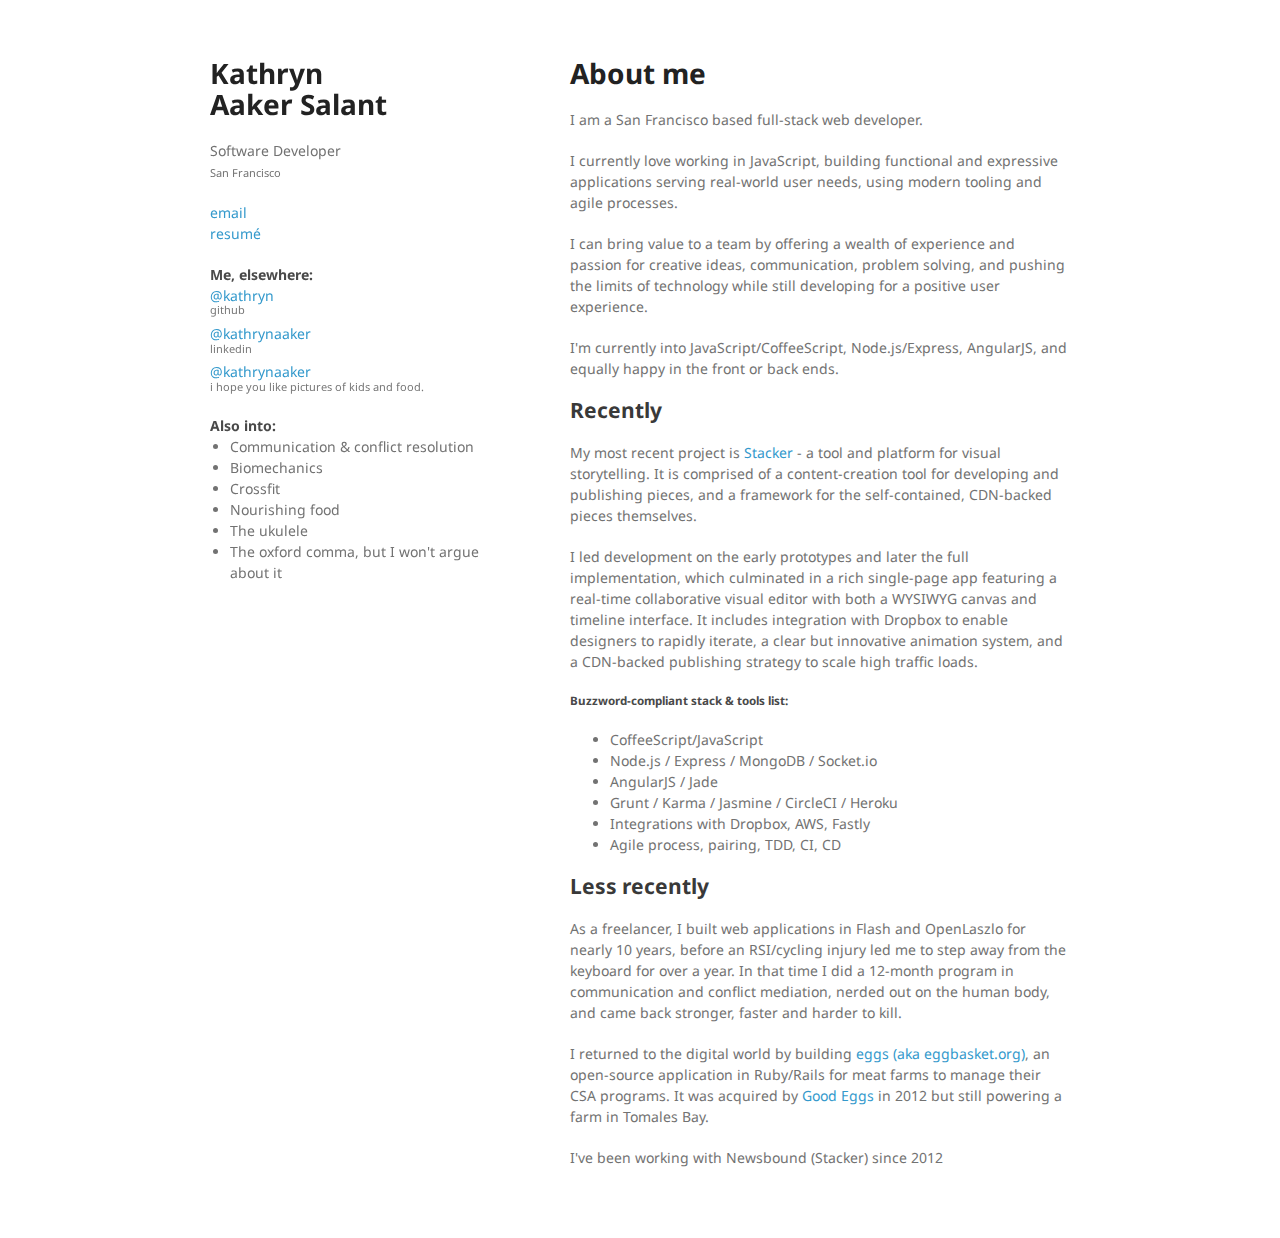
==== index.html @ 7b6995af "add - email link, education, and oh-so-interesting things" ====
<!doctype html>
<html>
  <head>
    <meta charset="utf-8">
    <meta http-equiv="X-UA-Compatible" content="chrome=1">
    <title>Kathryn Aaker Salant - Software Developer</title>

    <link rel="stylesheet" href="css/styles.css">
    <link rel="stylesheet" href="css/pygment_trac.css">
    <meta name="viewport" content="width=device-width">
    <!--[if lt IE 9]>
    <script src="//html5shiv.googlecode.com/svn/trunk/html5.js"></script>
    <![endif]-->
  </head>
  <body>
    <div class="wrapper">
      <header>
        <h1>Kathryn<br> Aaker Salant</h1>
        <p>Software Developer<br>
          <small>San Francisco</small>
        </p>


        <p>
          <a href="mailto:kathryn@kathrynaaker.com" target="_blank">email</a><br>
          <a href="/work">resumé</a>
        </p>

        <h4>Me, elsewhere:</h4>
        <ul class="links">
          <li><a href="http://github.com/kathryn" target="_blank">@kathryn <small>github</small></a></li>
          <li><a href="https://www.linkedin.com/in/kathrynaaker" target="_blank">@kathrynaaker <small>linkedin</small></a></li>
          <!-- <li><a href="http://twitter.com/kathrynaaker" target="_blank">@kathrynaaker <small>i don't use twitter.</small></a></li> -->
          <li><a href="http://instagram.com/kathrynaaker" target="_blank">@kathrynaaker <small>i hope you like pictures of kids and food. </small></a></li>
        </ul>

        <h4>Also into:</h4>
        <ul>
          <li>Communication & conflict resolution</li>
          <li>Biomechanics</li>
          <li>Crossfit</li>
          <li>Nourishing food</li>
          <li>The ukulele</li>
          <li>The oxford comma, but I won't argue about it</li>
        </ul>


<!--         <ul>
          <li><a href="https://github.com/orderedlist/minimal/zipball/master">Download <strong>ZIP File</strong></a></li>
          <li><a href="https://github.com/orderedlist/minimal/tarball/master">Download <strong>TAR Ball</strong></a></li>
          <li><a href="http://github.com/orderedlist/minimal">Fork On <strong>GitHub</strong></a></li>
        </ul> -->
      </header>
      <section>
        <h1>About me</h1>

        <p>I am a San Francisco based full-stack web developer.</p>

        <p>I currently love working in JavaScript, building functional and expressive applications serving real-world user needs, using modern tooling and agile processes.</p>

        <p>I can bring value to a team by offering a wealth of experience and passion for creative ideas, communication, problem solving, and pushing the limits of technology while still developing for a positive user experience.</p>

        <p>I'm currently into JavaScript/CoffeeScript, Node.js/Express, AngularJS, and equally happy in the front or back ends.</p>

        <h2>Recently</h2>
        <p>My most recent project is <a href="http://stacker.cc/features" target="_blank">Stacker</a> - a tool and platform for visual storytelling.  It is comprised of a content-creation tool for developing and publishing pieces, and a framework for the self-contained, CDN-backed pieces themselves.</p>

        <p>I led development on the early prototypes and later the full implementation, which culminated in a rich single-page app featuring a real-time collaborative visual editor with both a WYSIWYG canvas and timeline interface.  It includes integration with Dropbox to enable designers to rapidly iterate, a clear but innovative animation system, and a CDN-backed publishing strategy to scale high traffic loads.</p>

        <h5>Buzzword-compliant stack & tools list:</h5>
        <ul>
          <li>CoffeeScript/JavaScript</li>
          <li>Node.js / Express / MongoDB / Socket.io</li>
          <li>AngularJS / Jade</li>
          <li>Grunt / Karma / Jasmine / CircleCI / Heroku</li>
          <li>Integrations with Dropbox, AWS, Fastly</li>
          <li>Agile process, pairing, TDD, CI, CD</li>
        </ul>

        <h2>Less recently</h2>
        <p>As a freelancer, I built web applications in Flash and OpenLaszlo for nearly 10 years, before an RSI/cycling injury led me to step away from the keyboard for over a year.  In that time I did a 12-month program in communication and conflict mediation, nerded out on the human body, and came back stronger, faster and harder to kill.</p>
        <p>I returned to the digital world by building <a href="http://github.com/kathryn/eggs" target="_blank">eggs (aka eggbasket.org)</a>, an open-source application in Ruby/Rails for meat farms to manage their CSA programs.  It was acquired by <a href="http://goodeggs.com" target="_blank">Good Eggs</a> in 2012 but still powering a farm in Tomales Bay.</p>

        <p>I've been working with Newsbound (Stacker) since 2012</p>
      </section>
      <!-- <footer>
        <p><small>Hosted on GitHub Pages &mdash; Theme by <a href="https://github.com/orderedlist">orderedlist</a></small></p>
      </footer> -->
    </div>
    <script src="js/scale.fix.js"></script>
  </body>
</html>
---- css/styles.css ----
@import url(https://fonts.googleapis.com/css?family=Noto+Sans:400,400italic,700italic,700);

body {
  background-color : #fff;
  padding          : 50px;
  font             : 14px/1.5 "Noto Sans", "Helvetica Neue", Helvetica, Arial, sans-serif;
  color            : #727272;
  font-weight      : 400;
}

h1, h2, h3, h4, h5, h6 {
  color  : #222;
  margin : 0 0 20px;
}

p, ul, ol, table, pre, dl {
  margin : 0 0 20px;
}

h1, h2, h3 {
  line-height : 1.1;
}

h1 {
  font-size : 28px;
}

h2 {
  color : #393939;
}

h3, h4, h5, h6 {
  color : #494949;
}

a {
  color           : #39c;
  text-decoration : none;
}

a:hover {
  color : #069;
}

a small {
  font-size  : 11px;
  color      : #777;
  margin-top : -0.3em;
  display    : block;
}

a:hover small {
  color  : #777;
}

.wrapper {
  width  : 860px;
  margin : 0 auto;
}

blockquote {
  border-left : 1px solid #e5e5e5;
  margin      : 0;
  padding     : 0 0 0 20px;
  font-style  : italic;
}

code, pre {
  font-family : Monaco, Bitstream Vera Sans Mono, Lucida Console, Terminal, Consolas, Liberation Mono, DejaVu Sans Mono, Courier New, monospace;
  color       : #333;
  font-size   : 12px;
}

pre {
  padding       : 8px 15px;
  background    : #f8f8f8;
  border-radius : 5px;
  border        : 1px solid #e5e5e5;
  overflow-x    : auto;
}

table {
  width           : 100%;
  border-collapse : collapse;
}

th, td {
  text-align    : left;
  padding       : 5px 10px;
  border-bottom : 1px solid #e5e5e5;
}

dt {
  color       : #444;
  font-weight : 700;
}

th {
  color : #444;
}

img {
  max-width : 100%;
}

header {
  width                  : 270px;
  float                  : left;
  position               : fixed;
  -webkit-font-smoothing : subpixel-antialiased;
}

header ul {
  padding-left : 20px;
}

header h4 {
  margin-bottom : 0;
}

header .links {
  list-style   : none;
  padding-left : 0;
}

header .links li {
  margin-bottom : 4px;
}

header ul a:hover {
  color : #999;
}

header ul a:active {
  background-color : #f0f0f0;
}

strong {
  color           : #222;
  font-weight     : 700;
}

header ul a strong {
  font-size      : 14px;
  display        : block;
  color          : #222;
}

section {
  width          : 500px;
  float          : right;
  padding-bottom : 50px;
}

small {
  font-size      : 11px;
}

hr {
  border         : 0;
  background     : #e5e5e5;
  height         : 1px;
  margin         : 0 0 20px;
}

footer {
  width                  : 270px;
  float                  : left;
  position               : fixed;
  bottom                 : 50px;
  -webkit-font-smoothing : subpixel-antialiased;
}

@media print, screen and (max-width: 960px) {

  div.wrapper {
    width  : auto;
    margin : 0;
  }

  header, section, footer {
    float    : none;
    position : static;
    width    : auto;
  }

  header {
    padding-right : 320px;
  }

  section {
    border       : 1px solid #e5e5e5;
    border-width : 1px 0;
    padding      : 20px 0;
    margin       : 0 0 20px;
  }

  header a small {
    display      : inline;
  }

  header .links li {
    margin-bottom : 2px;
  }

}

@media print, screen and (max-width: 720px) {
  body {
    word-wrap : break-word;
  }

  header {
    padding : 0;
  }

  header ul, header p.view {
    position : static;
  }

  pre, code {
    word-wrap : normal;
  }
}

@media print, screen and (max-width: 480px) {
  body {
    padding : 15px;
  }

  header ul {
    width : 99%;
  }

}

@media print {
  body {
    padding   : 0.4in;
    font-size : 10pt;
    color     : #444;
  }
}
---- css/pygment_trac.css ----
.highlight  { background: #ffffff; }
.highlight .c { color: #999988; font-style: italic } /* Comment */
.highlight .err { color: #a61717; background-color: #e3d2d2 } /* Error */
.highlight .k { font-weight: bold } /* Keyword */
.highlight .o { font-weight: bold } /* Operator */
.highlight .cm { color: #999988; font-style: italic } /* Comment.Multiline */
.highlight .cp { color: #999999; font-weight: bold } /* Comment.Preproc */
.highlight .c1 { color: #999988; font-style: italic } /* Comment.Single */
.highlight .cs { color: #999999; font-weight: bold; font-style: italic } /* Comment.Special */
.highlight .gd { color: #000000; background-color: #ffdddd } /* Generic.Deleted */
.highlight .gd .x { color: #000000; background-color: #ffaaaa } /* Generic.Deleted.Specific */
.highlight .ge { font-style: italic } /* Generic.Emph */
.highlight .gr { color: #aa0000 } /* Generic.Error */
.highlight .gh { color: #999999 } /* Generic.Heading */
.highlight .gi { color: #000000; background-color: #ddffdd } /* Generic.Inserted */
.highlight .gi .x { color: #000000; background-color: #aaffaa } /* Generic.Inserted.Specific */
.highlight .go { color: #888888 } /* Generic.Output */
.highlight .gp { color: #555555 } /* Generic.Prompt */
.highlight .gs { font-weight: bold } /* Generic.Strong */
.highlight .gu { color: #800080; font-weight: bold; } /* Generic.Subheading */
.highlight .gt { color: #aa0000 } /* Generic.Traceback */
.highlight .kc { font-weight: bold } /* Keyword.Constant */
.highlight .kd { font-weight: bold } /* Keyword.Declaration */
.highlight .kn { font-weight: bold } /* Keyword.Namespace */
.highlight .kp { font-weight: bold } /* Keyword.Pseudo */
.highlight .kr { font-weight: bold } /* Keyword.Reserved */
.highlight .kt { color: #445588; font-weight: bold } /* Keyword.Type */
.highlight .m { color: #009999 } /* Literal.Number */
.highlight .s { color: #d14 } /* Literal.String */
.highlight .na { color: #008080 } /* Name.Attribute */
.highlight .nb { color: #0086B3 } /* Name.Builtin */
.highlight .nc { color: #445588; font-weight: bold } /* Name.Class */
.highlight .no { color: #008080 } /* Name.Constant */
.highlight .ni { color: #800080 } /* Name.Entity */
.highlight .ne { color: #990000; font-weight: bold } /* Name.Exception */
.highlight .nf { color: #990000; font-weight: bold } /* Name.Function */
.highlight .nn { color: #555555 } /* Name.Namespace */
.highlight .nt { color: #000080 } /* Name.Tag */
.highlight .nv { color: #008080 } /* Name.Variable */
.highlight .ow { font-weight: bold } /* Operator.Word */
.highlight .w { color: #bbbbbb } /* Text.Whitespace */
.highlight .mf { color: #009999 } /* Literal.Number.Float */
.highlight .mh { color: #009999 } /* Literal.Number.Hex */
.highlight .mi { color: #009999 } /* Literal.Number.Integer */
.highlight .mo { color: #009999 } /* Literal.Number.Oct */
.highlight .sb { color: #d14 } /* Literal.String.Backtick */
.highlight .sc { color: #d14 } /* Literal.String.Char */
.highlight .sd { color: #d14 } /* Literal.String.Doc */
.highlight .s2 { color: #d14 } /* Literal.String.Double */
.highlight .se { color: #d14 } /* Literal.String.Escape */
.highlight .sh { color: #d14 } /* Literal.String.Heredoc */
.highlight .si { color: #d14 } /* Literal.String.Interpol */
.highlight .sx { color: #d14 } /* Literal.String.Other */
.highlight .sr { color: #009926 } /* Literal.String.Regex */
.highlight .s1 { color: #d14 } /* Literal.String.Single */
.highlight .ss { color: #990073 } /* Literal.String.Symbol */
.highlight .bp { color: #999999 } /* Name.Builtin.Pseudo */
.highlight .vc { color: #008080 } /* Name.Variable.Class */
.highlight .vg { color: #008080 } /* Name.Variable.Global */
.highlight .vi { color: #008080 } /* Name.Variable.Instance */
.highlight .il { color: #009999 } /* Literal.Number.Integer.Long */

.type-csharp .highlight .k { color: #0000FF }
.type-csharp .highlight .kt { color: #0000FF }
.type-csharp .highlight .nf { color: #000000; font-weight: normal }
.type-csharp .highlight .nc { color: #2B91AF }
.type-csharp .highlight .nn { color: #000000 }
.type-csharp .highlight .s { color: #A31515 }
.type-csharp .highlight .sc { color: #A31515 }
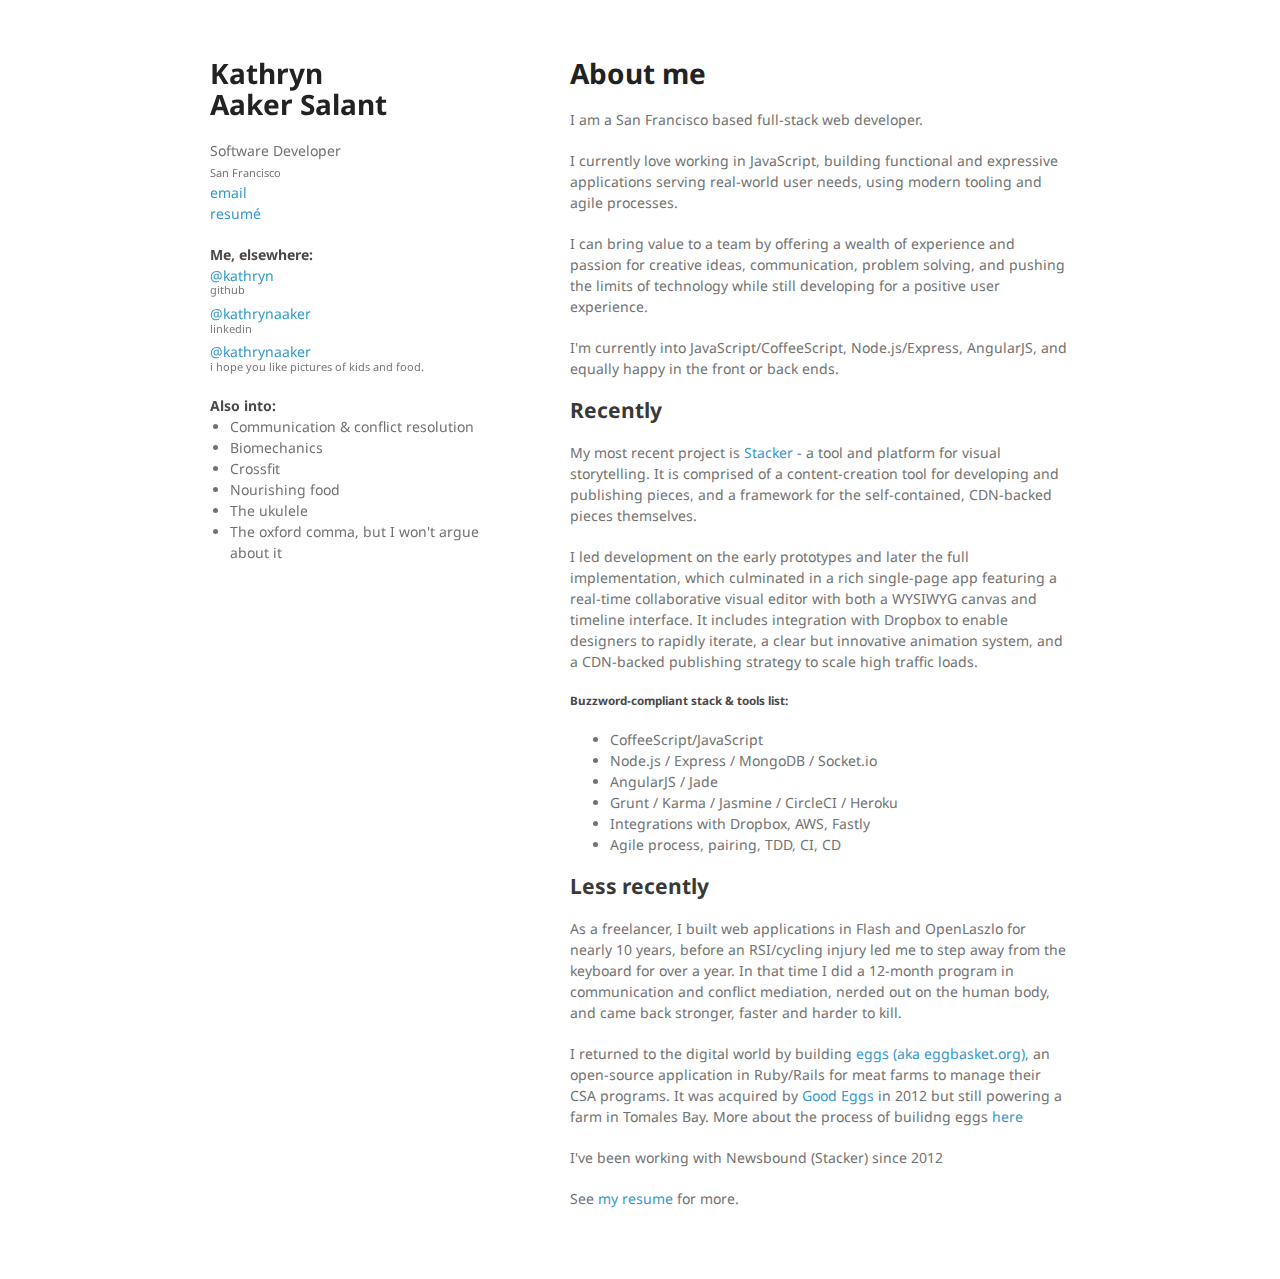
==== commit ce2bbd73: "add - eggbasket post, cleanup old footer" ====
--- a/index.html
+++ b/index.html
@@ -15,13 +15,9 @@
   <body>
     <div class="wrapper">
       <header>
-        <h1>Kathryn<br> Aaker Salant</h1>
+        <a href="/"><h1>Kathryn<br> Aaker Salant</h1></a>
         <p>Software Developer<br>
-          <small>San Francisco</small>
-        </p>
-
-
-        <p>
+          <small>San Francisco</small><br>
           <a href="mailto:kathryn@kathrynaaker.com" target="_blank">email</a><br>
           <a href="/work">resumé</a>
         </p>
@@ -44,12 +40,6 @@
           <li>The oxford comma, but I won't argue about it</li>
         </ul>
 
-
-<!--         <ul>
-          <li><a href="https://github.com/orderedlist/minimal/zipball/master">Download <strong>ZIP File</strong></a></li>
-          <li><a href="https://github.com/orderedlist/minimal/tarball/master">Download <strong>TAR Ball</strong></a></li>
-          <li><a href="http://github.com/orderedlist/minimal">Fork On <strong>GitHub</strong></a></li>
-        </ul> -->
       </header>
       <section>
         <h1>About me</h1>
@@ -79,13 +69,12 @@
 
         <h2>Less recently</h2>
         <p>As a freelancer, I built web applications in Flash and OpenLaszlo for nearly 10 years, before an RSI/cycling injury led me to step away from the keyboard for over a year.  In that time I did a 12-month program in communication and conflict mediation, nerded out on the human body, and came back stronger, faster and harder to kill.</p>
-        <p>I returned to the digital world by building <a href="http://github.com/kathryn/eggs" target="_blank">eggs (aka eggbasket.org)</a>, an open-source application in Ruby/Rails for meat farms to manage their CSA programs.  It was acquired by <a href="http://goodeggs.com" target="_blank">Good Eggs</a> in 2012 but still powering a farm in Tomales Bay.</p>
+        <p>I returned to the digital world by building <a href="http://github.com/kathryn/eggs" target="_blank">eggs (aka eggbasket.org)</a>, an open-source application in Ruby/Rails for meat farms to manage their CSA programs.  It was acquired by <a href="http://goodeggs.com" target="_blank">Good Eggs</a> in 2012 but still powering a farm in Tomales Bay.  More about the process of builidng eggs <a href="/posts/blog-introducing-eggs.html">here</a></p>
 
         <p>I've been working with Newsbound (Stacker) since 2012</p>
+
+        <p>See <a href="/work">my resume</a> for more.</p>
       </section>
-      <!-- <footer>
-        <p><small>Hosted on GitHub Pages &mdash; Theme by <a href="https://github.com/orderedlist">orderedlist</a></small></p>
-      </footer> -->
     </div>
     <script src="js/scale.fix.js"></script>
   </body>
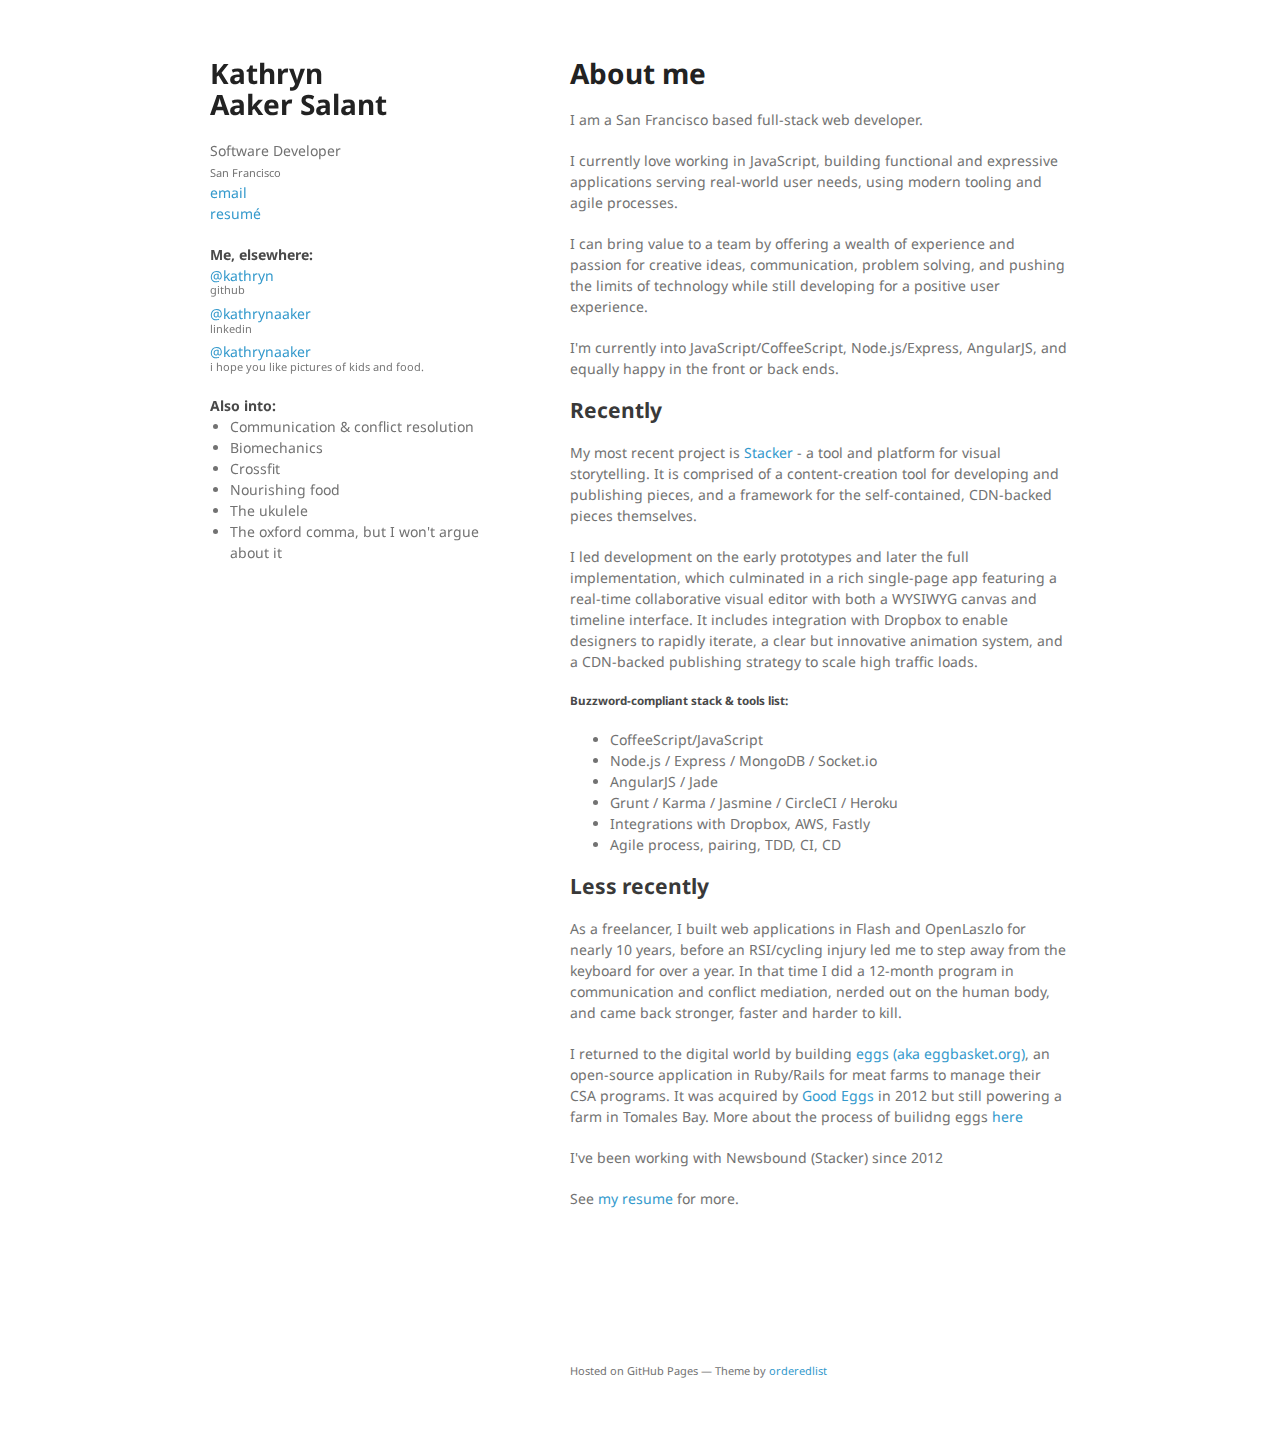
==== commit 4cec94a1: "change - re-add footer" ====
--- a/index.html
+++ b/index.html
@@ -74,6 +74,10 @@
         <p>I've been working with Newsbound (Stacker) since 2012</p>
 
         <p>See <a href="/work">my resume</a> for more.</p>
+
+        <footer>
+          <p class="footer"><small>Hosted on GitHub Pages &mdash; Theme by <a href="https://github.com/orderedlist">orderedlist</a></small></p>
+        </footer>
       </section>
     </div>
     <script src="js/scale.fix.js"></script>
--- a/css/styles.css
+++ b/css/styles.css
@@ -164,10 +164,7 @@
 }
 
 footer {
-  width                  : 270px;
-  float                  : left;
-  position               : fixed;
-  bottom                 : 50px;
+  margin-top: 150px;
   -webkit-font-smoothing : subpixel-antialiased;
 }
 
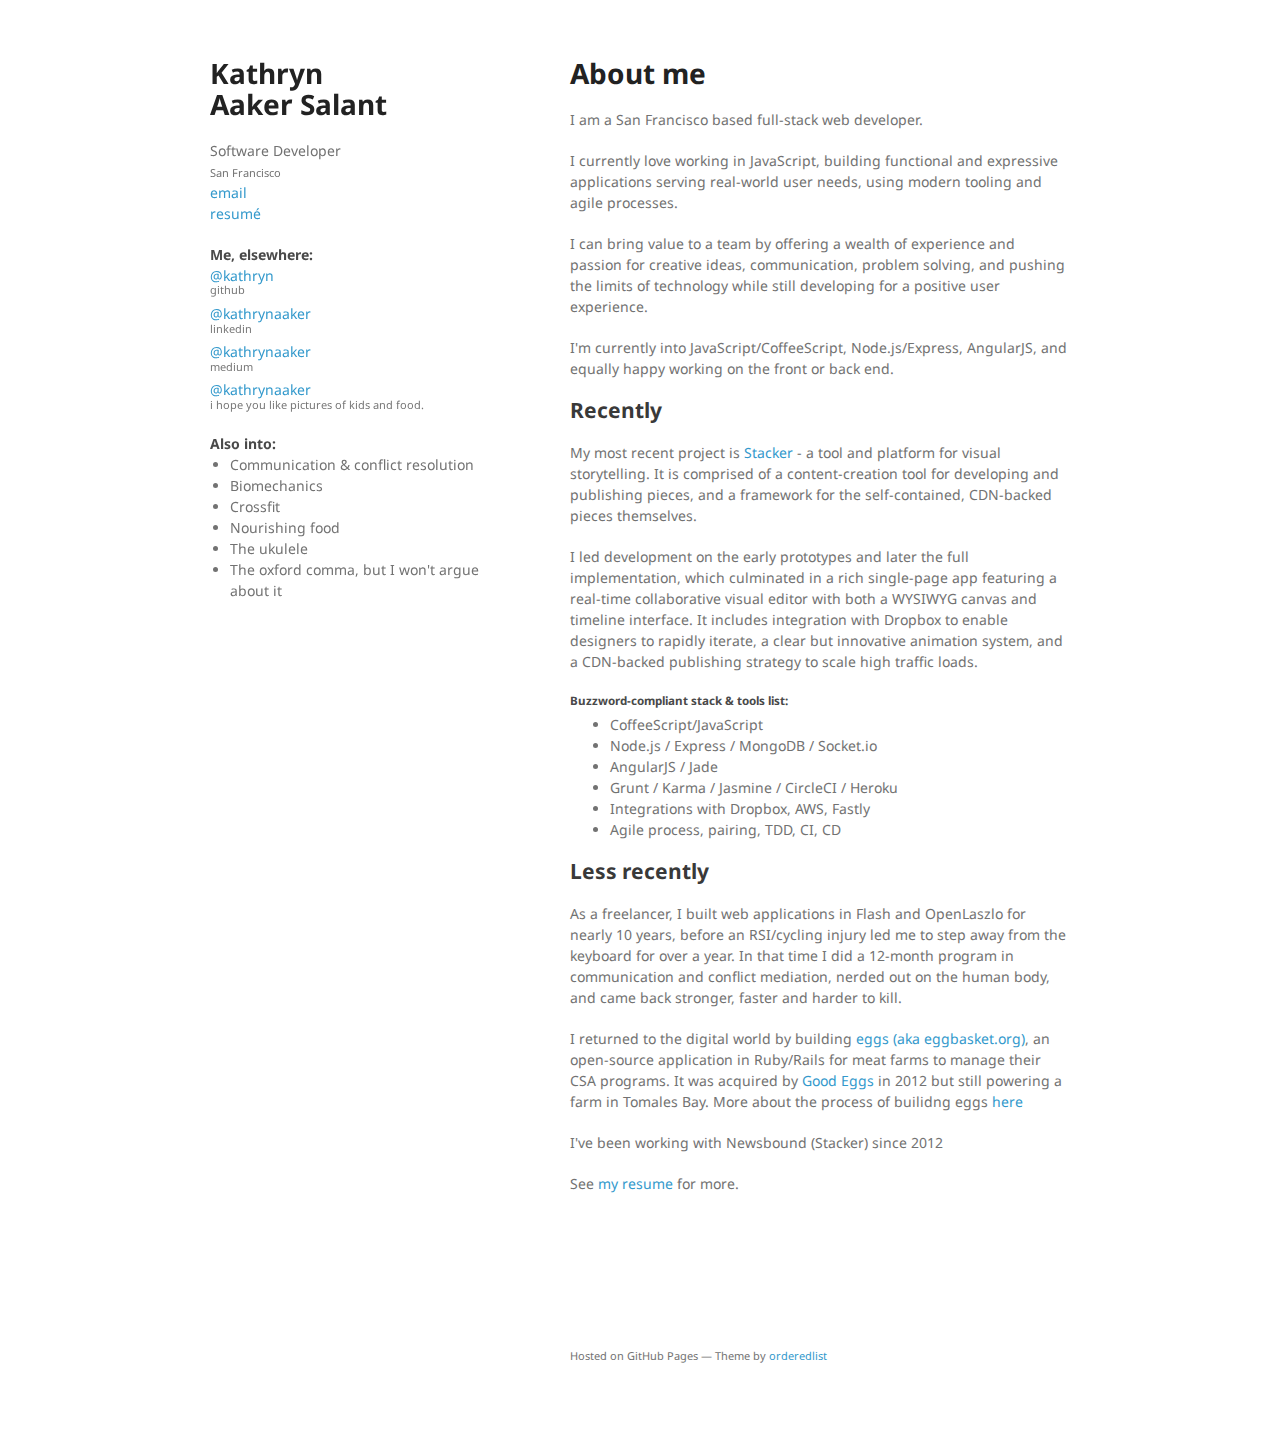
==== commit 65275f82: "add medium, some formatting" ====
--- a/index.html
+++ b/index.html
@@ -27,6 +27,9 @@
           <li><a href="http://github.com/kathryn" target="_blank">@kathryn <small>github</small></a></li>
           <li><a href="https://www.linkedin.com/in/kathrynaaker" target="_blank">@kathrynaaker <small>linkedin</small></a></li>
           <!-- <li><a href="http://twitter.com/kathrynaaker" target="_blank">@kathrynaaker <small>i don't use twitter.</small></a></li> -->
+          <li><a href="https://medium.com/@kathrynaaker" target="_blank">
+            @kathrynaaker <small>medium</small>
+          </li>
           <li><a href="http://instagram.com/kathrynaaker" target="_blank">@kathrynaaker <small>i hope you like pictures of kids and food. </small></a></li>
         </ul>
 
@@ -50,7 +53,7 @@
 
         <p>I can bring value to a team by offering a wealth of experience and passion for creative ideas, communication, problem solving, and pushing the limits of technology while still developing for a positive user experience.</p>
 
-        <p>I'm currently into JavaScript/CoffeeScript, Node.js/Express, AngularJS, and equally happy in the front or back ends.</p>
+        <p>I'm currently into JavaScript/CoffeeScript, Node.js/Express, AngularJS, and equally happy working on the front or back end.</p>
 
         <h2>Recently</h2>
         <p>My most recent project is <a href="http://stacker.cc/features" target="_blank">Stacker</a> - a tool and platform for visual storytelling.  It is comprised of a content-creation tool for developing and publishing pieces, and a framework for the self-contained, CDN-backed pieces themselves.</p>
--- a/css/styles.css
+++ b/css/styles.css
@@ -33,6 +33,10 @@
   color : #494949;
 }
 
+h4, h5 {
+  margin-bottom: 5px;
+}
+
 a {
   color           : #39c;
   text-decoration : none;
@@ -168,6 +172,10 @@
   -webkit-font-smoothing : subpixel-antialiased;
 }
 
+.display-print, .display-print-inline {
+  display: none;
+}
+
 @media print, screen and (max-width: 960px) {
 
   div.wrapper {
@@ -234,7 +242,30 @@
 @media print {
   body {
     padding   : 0.4in;
-    font-size : 10pt;
+    font-size : 9pt;
     color     : #444;
   }
+
+  h1 {
+    font-size : 14pt;
+  }
+
+  .resume-skills {
+    float : left;
+    width : 310px;
+  }
+
+  .display-print {
+    display : block;
+  }
+  .display-print-inline {
+    display : inline;
+  }
+
+  .hide-print {
+    display : none;
+  }
+  .page-break {
+    page-break-before : always;
+  }
 }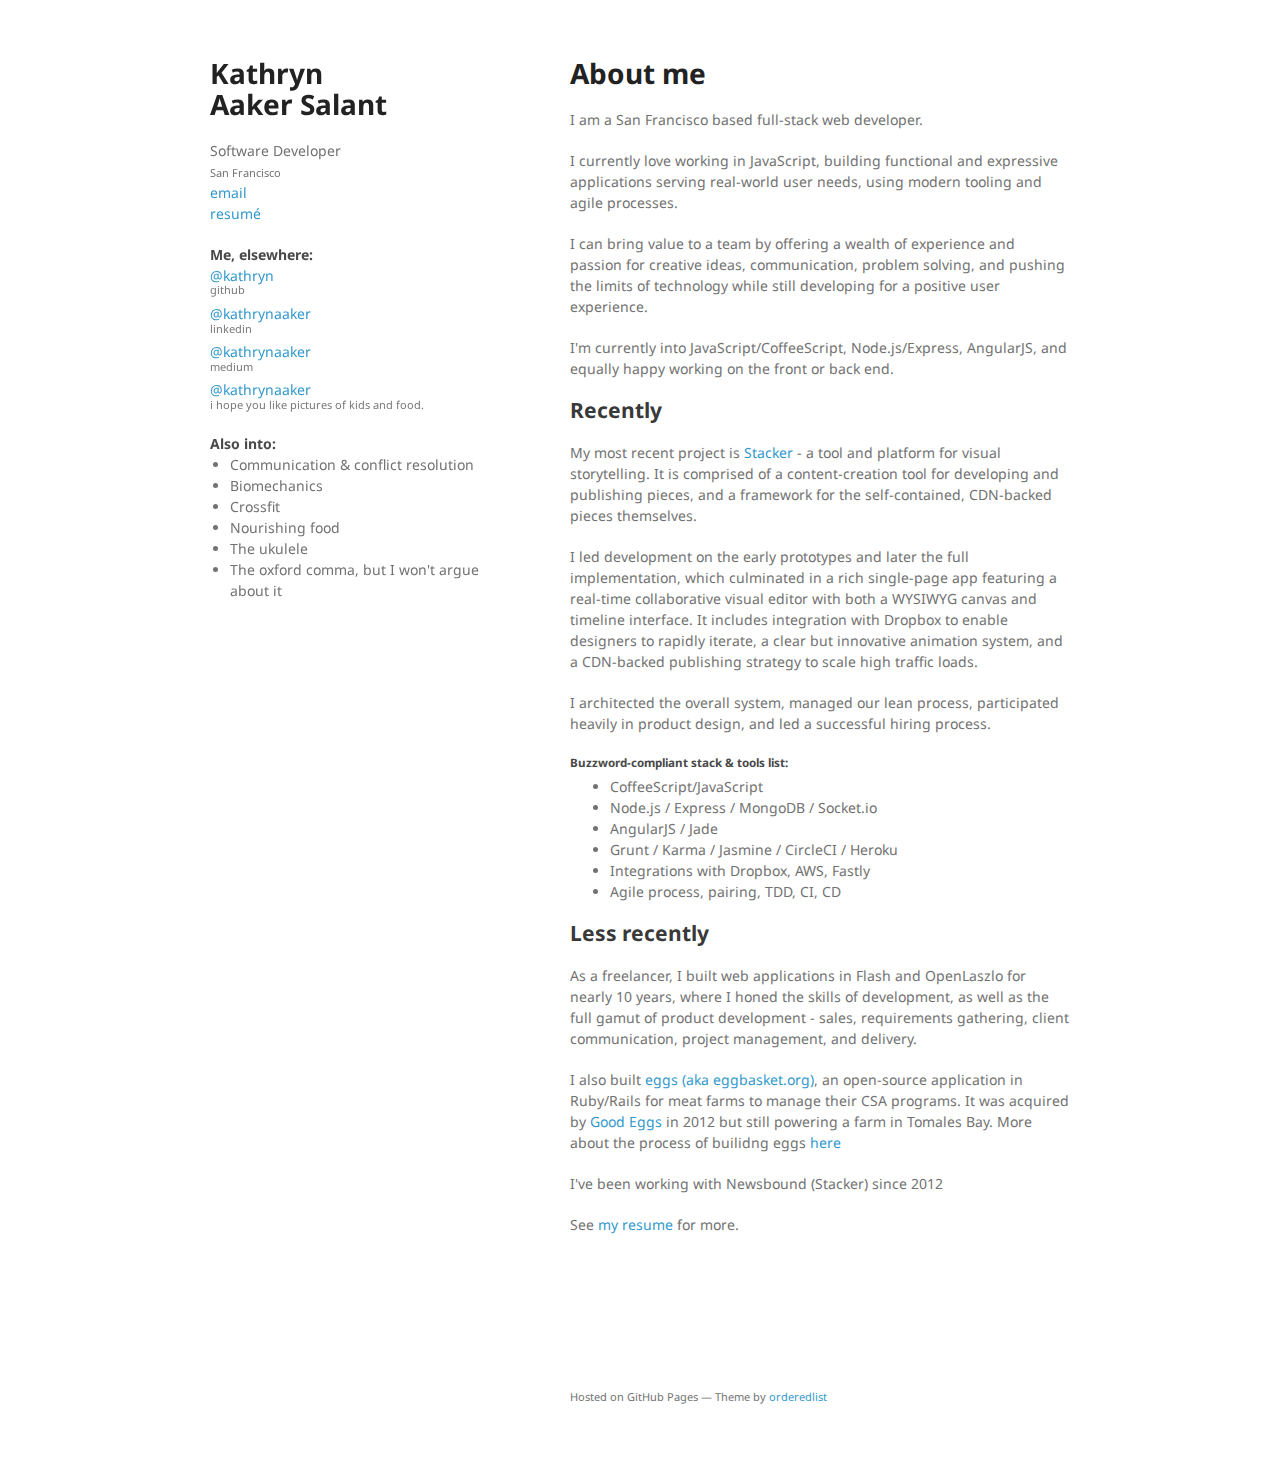
==== commit 1dd9d985: "removed RSI, added more about Stacker work" ====
--- a/index.html
+++ b/index.html
@@ -59,6 +59,7 @@
         <p>My most recent project is <a href="http://stacker.cc/features" target="_blank">Stacker</a> - a tool and platform for visual storytelling.  It is comprised of a content-creation tool for developing and publishing pieces, and a framework for the self-contained, CDN-backed pieces themselves.</p>
 
         <p>I led development on the early prototypes and later the full implementation, which culminated in a rich single-page app featuring a real-time collaborative visual editor with both a WYSIWYG canvas and timeline interface.  It includes integration with Dropbox to enable designers to rapidly iterate, a clear but innovative animation system, and a CDN-backed publishing strategy to scale high traffic loads.</p>
+        <p>I architected the overall system, managed our lean process, participated heavily in product design, and led a successful hiring process.</p>
 
         <h5>Buzzword-compliant stack & tools list:</h5>
         <ul>
@@ -71,8 +72,8 @@
         </ul>
 
         <h2>Less recently</h2>
-        <p>As a freelancer, I built web applications in Flash and OpenLaszlo for nearly 10 years, before an RSI/cycling injury led me to step away from the keyboard for over a year.  In that time I did a 12-month program in communication and conflict mediation, nerded out on the human body, and came back stronger, faster and harder to kill.</p>
-        <p>I returned to the digital world by building <a href="http://github.com/kathryn/eggs" target="_blank">eggs (aka eggbasket.org)</a>, an open-source application in Ruby/Rails for meat farms to manage their CSA programs.  It was acquired by <a href="http://goodeggs.com" target="_blank">Good Eggs</a> in 2012 but still powering a farm in Tomales Bay.  More about the process of builidng eggs <a href="/posts/blog-introducing-eggs.html">here</a></p>
+        <p>As a freelancer, I built web applications in Flash and OpenLaszlo for nearly 10 years, where I honed the skills of development, as well as the full gamut of product development - sales, requirements gathering, client communication, project management, and delivery.</p>
+        <p>I also built <a href="http://github.com/kathryn/eggs" target="_blank">eggs (aka eggbasket.org)</a>, an open-source application in Ruby/Rails for meat farms to manage their CSA programs.  It was acquired by <a href="http://goodeggs.com" target="_blank">Good Eggs</a> in 2012 but still powering a farm in Tomales Bay.  More about the process of builidng eggs <a href="/posts/blog-introducing-eggs.html">here</a></p>
 
         <p>I've been working with Newsbound (Stacker) since 2012</p>
 
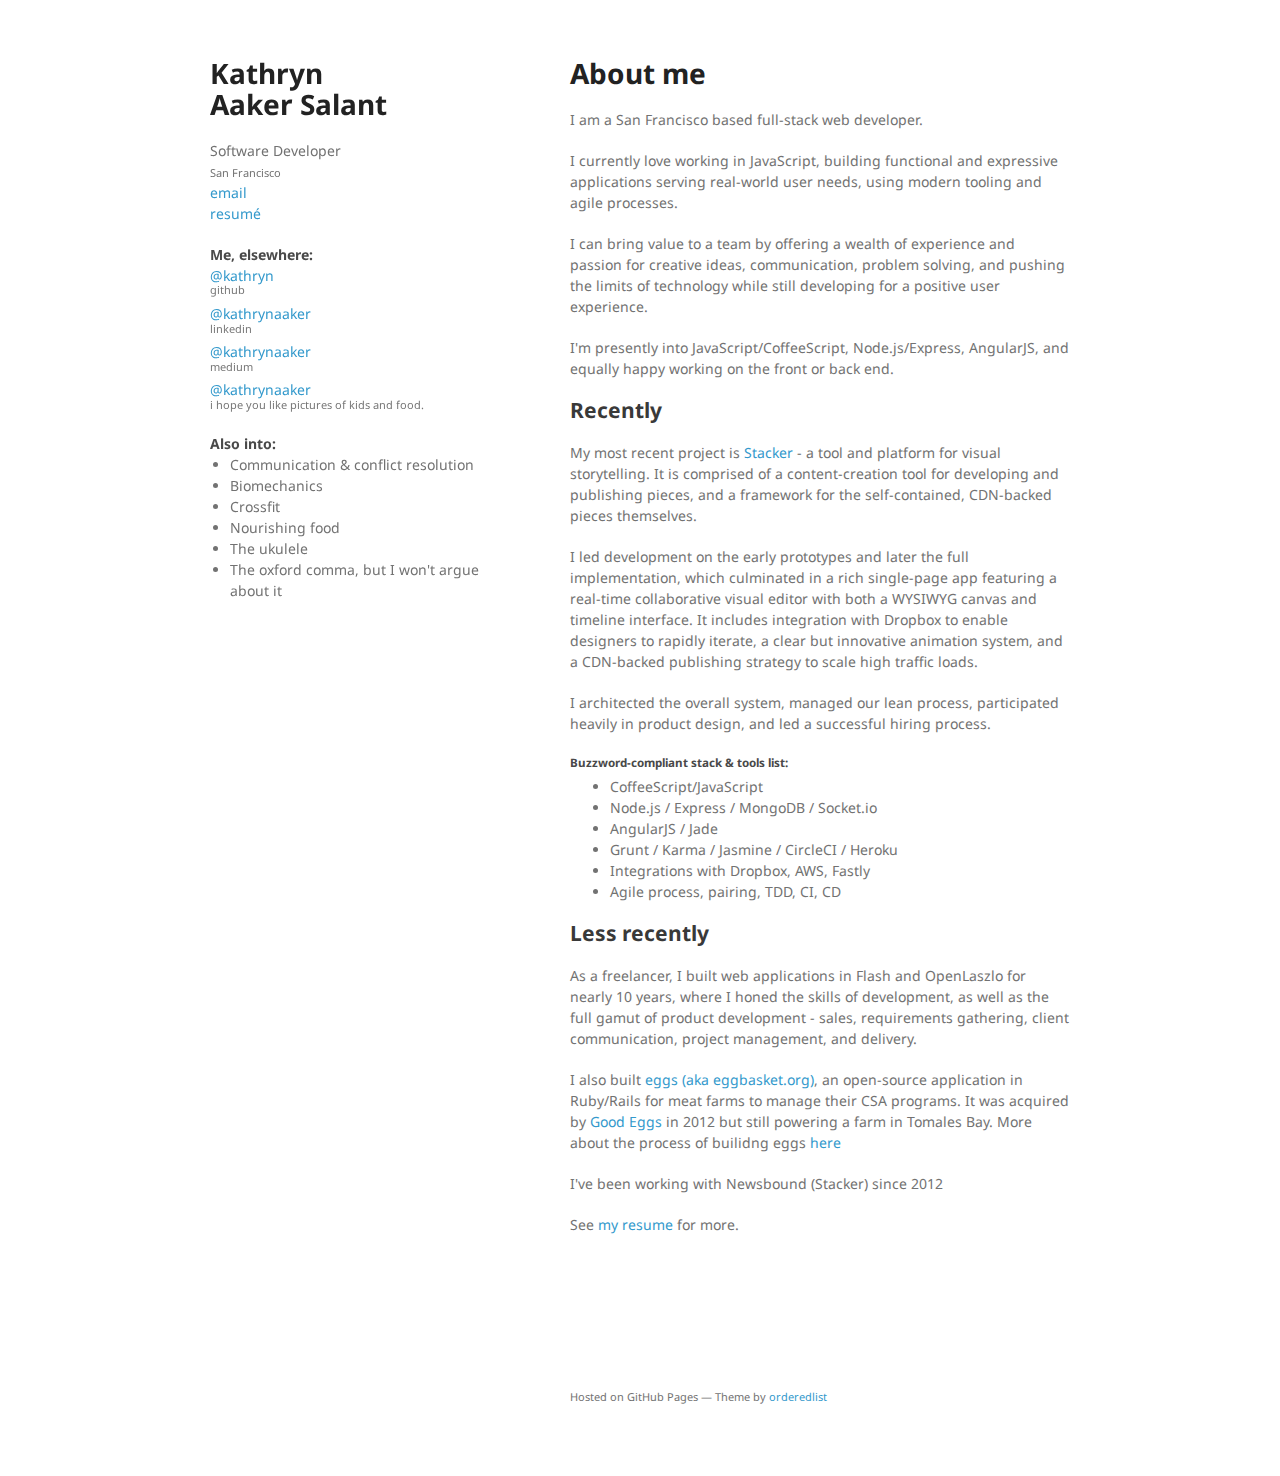
==== commit 1ad86be5: "change one of the currentlys" ====
--- a/index.html
+++ b/index.html
@@ -53,7 +53,7 @@
 
         <p>I can bring value to a team by offering a wealth of experience and passion for creative ideas, communication, problem solving, and pushing the limits of technology while still developing for a positive user experience.</p>
 
-        <p>I'm currently into JavaScript/CoffeeScript, Node.js/Express, AngularJS, and equally happy working on the front or back end.</p>
+        <p>I'm presently into JavaScript/CoffeeScript, Node.js/Express, AngularJS, and equally happy working on the front or back end.</p>
 
         <h2>Recently</h2>
         <p>My most recent project is <a href="http://stacker.cc/features" target="_blank">Stacker</a> - a tool and platform for visual storytelling.  It is comprised of a content-creation tool for developing and publishing pieces, and a framework for the self-contained, CDN-backed pieces themselves.</p>
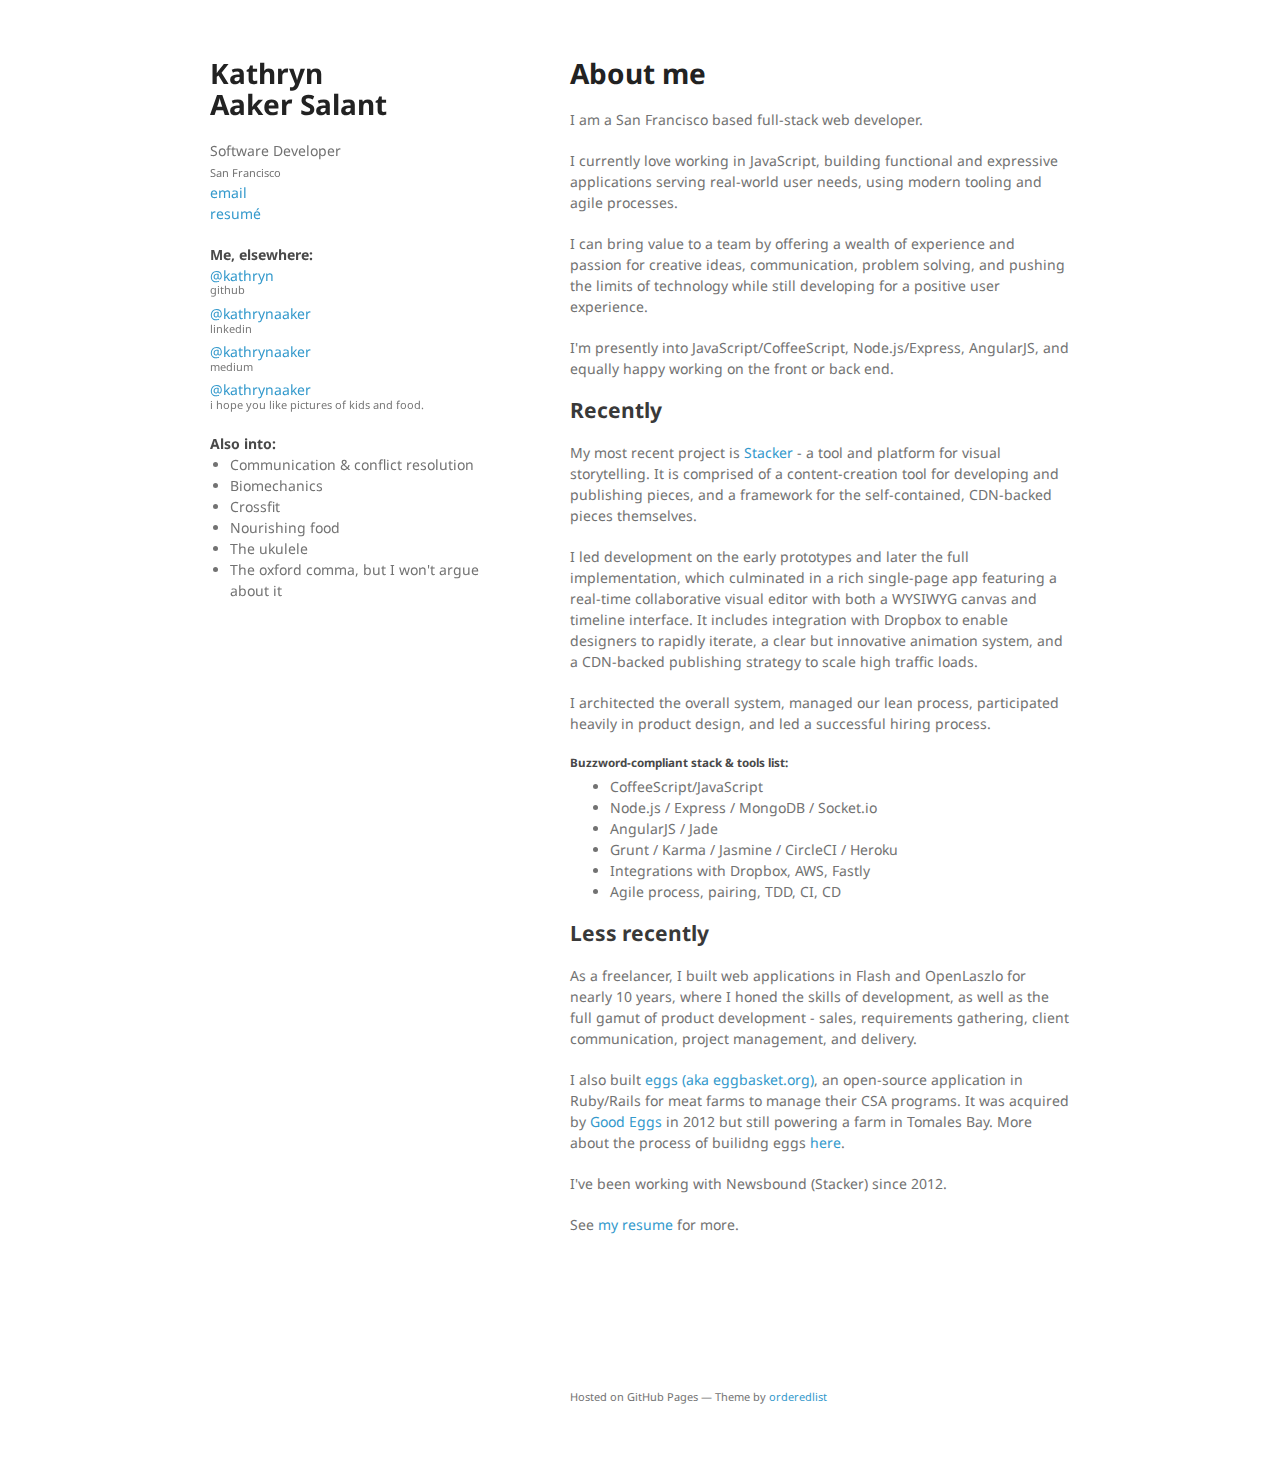
==== commit 116c0b3d: "add - dots." ====
--- a/index.html
+++ b/index.html
@@ -73,9 +73,9 @@
 
         <h2>Less recently</h2>
         <p>As a freelancer, I built web applications in Flash and OpenLaszlo for nearly 10 years, where I honed the skills of development, as well as the full gamut of product development - sales, requirements gathering, client communication, project management, and delivery.</p>
-        <p>I also built <a href="http://github.com/kathryn/eggs" target="_blank">eggs (aka eggbasket.org)</a>, an open-source application in Ruby/Rails for meat farms to manage their CSA programs.  It was acquired by <a href="http://goodeggs.com" target="_blank">Good Eggs</a> in 2012 but still powering a farm in Tomales Bay.  More about the process of builidng eggs <a href="/posts/blog-introducing-eggs.html">here</a></p>
+        <p>I also built <a href="http://github.com/kathryn/eggs" target="_blank">eggs (aka eggbasket.org)</a>, an open-source application in Ruby/Rails for meat farms to manage their CSA programs.  It was acquired by <a href="http://goodeggs.com" target="_blank">Good Eggs</a> in 2012 but still powering a farm in Tomales Bay.  More about the process of builidng eggs <a href="/posts/blog-introducing-eggs.html">here</a>.</p>
 
-        <p>I've been working with Newsbound (Stacker) since 2012</p>
+        <p>I've been working with Newsbound (Stacker) since 2012.</p>
 
         <p>See <a href="/work">my resume</a> for more.</p>
 
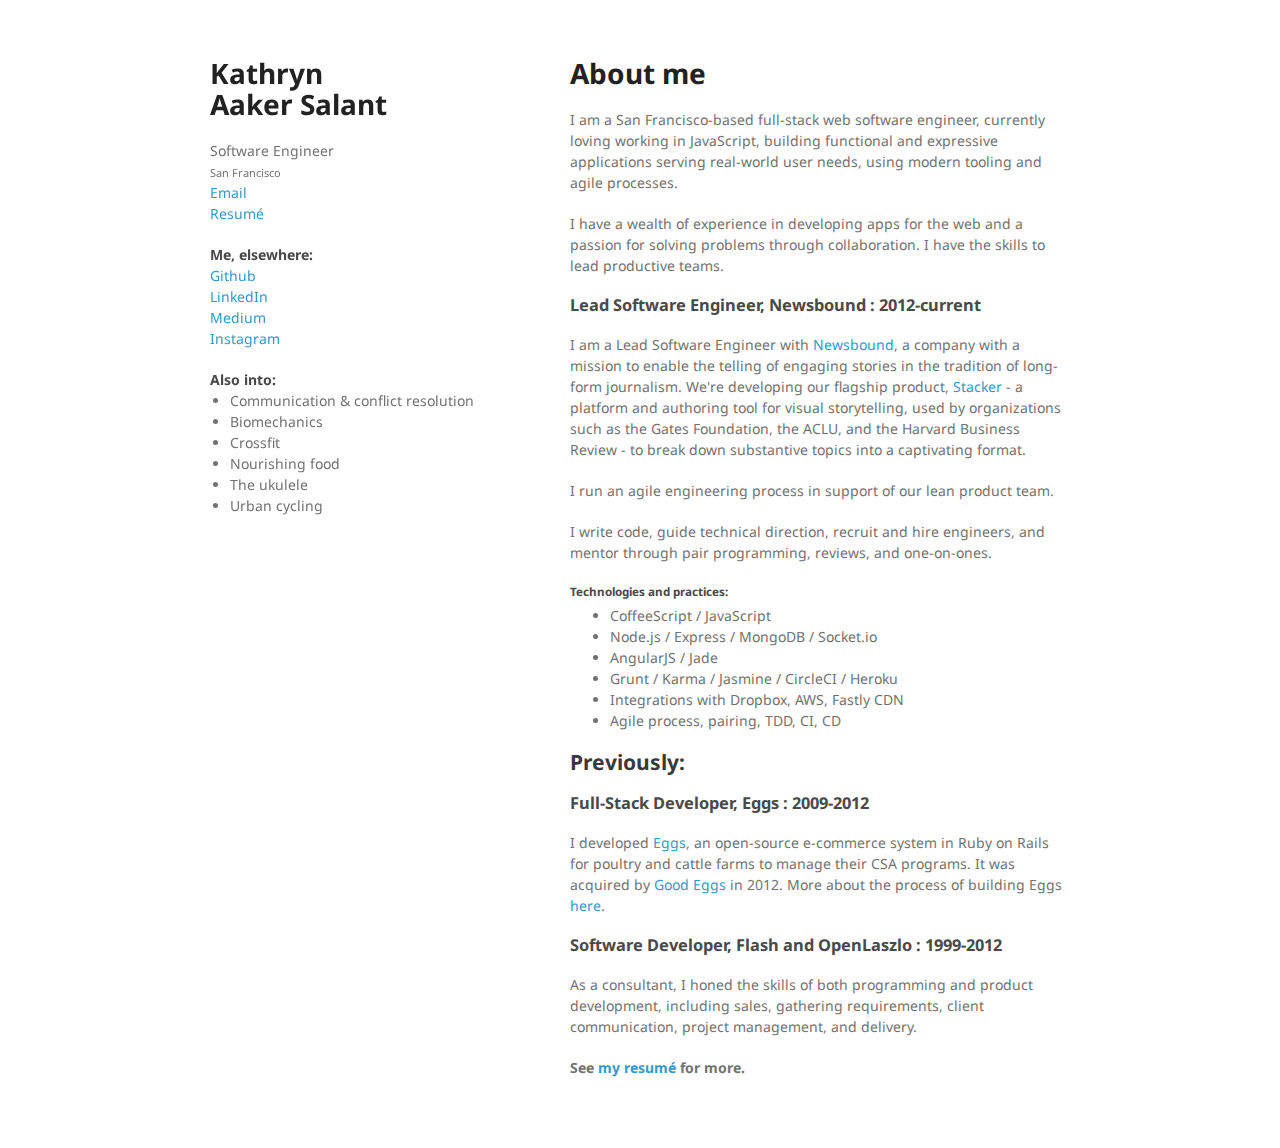
==== commit 82bf3502: "updates, added pdf" ====
--- a/index.html
+++ b/index.html
@@ -1,9 +1,10 @@
 <!doctype html>
 <html>
   <head>
+    <!-- Hosted on GitHub pages, theme by OrderedList: https://github.com/orderedlist -->
     <meta charset="utf-8">
     <meta http-equiv="X-UA-Compatible" content="chrome=1">
-    <title>Kathryn Aaker Salant - Software Developer</title>
+    <title>Kathryn Aaker Salant - Software Engineer</title>
 
     <link rel="stylesheet" href="css/styles.css">
     <link rel="stylesheet" href="css/pygment_trac.css">
@@ -16,21 +17,19 @@
     <div class="wrapper">
       <header>
         <a href="/"><h1>Kathryn<br> Aaker Salant</h1></a>
-        <p>Software Developer<br>
+        <p>Software Engineer<br>
           <small>San Francisco</small><br>
-          <a href="mailto:kathryn@kathrynaaker.com" target="_blank">email</a><br>
-          <a href="/work">resumé</a>
+          <a href="mailto:kathryn@kathrynaaker.com" target="_blank">Email</a><br>
+          <a href="/work">Resumé</a>
         </p>
 
         <h4>Me, elsewhere:</h4>
         <ul class="links">
-          <li><a href="http://github.com/kathryn" target="_blank">@kathryn <small>github</small></a></li>
-          <li><a href="https://www.linkedin.com/in/kathrynaaker" target="_blank">@kathrynaaker <small>linkedin</small></a></li>
+          <li><a href="http://github.com/kathryn" target="_blank">Github</a></li>
+          <li><a href="https://www.linkedin.com/in/kathrynaaker" target="_blank">LinkedIn</a></li>
           <!-- <li><a href="http://twitter.com/kathrynaaker" target="_blank">@kathrynaaker <small>i don't use twitter.</small></a></li> -->
-          <li><a href="https://medium.com/@kathrynaaker" target="_blank">
-            @kathrynaaker <small>medium</small>
-          </li>
-          <li><a href="http://instagram.com/kathrynaaker" target="_blank">@kathrynaaker <small>i hope you like pictures of kids and food. </small></a></li>
+          <li><a href="https://medium.com/@kathrynaaker" target="_blank">Medium</a></li>
+          <li><a href="http://instagram.com/kathrynaaker" target="_blank">Instagram</a></li>
         </ul>
 
         <h4>Also into:</h4>
@@ -40,48 +39,45 @@
           <li>Crossfit</li>
           <li>Nourishing food</li>
           <li>The ukulele</li>
-          <li>The oxford comma, but I won't argue about it</li>
+          <li>Urban cycling</li>
         </ul>
 
       </header>
       <section>
         <h1>About me</h1>
 
-        <p>I am a San Francisco based full-stack web developer.</p>
+                <p>I am a San Francisco-based full-stack web software engineer, currently loving working in JavaScript, building functional and expressive applications serving real-world user needs, using modern tooling and agile processes.</p>
 
-        <p>I currently love working in JavaScript, building functional and expressive applications serving real-world user needs, using modern tooling and agile processes.</p>
+        <p>I have a wealth of experience in developing apps for the web and a passion for solving problems through collaboration. I have the skills to lead productive teams.</p>
 
-        <p>I can bring value to a team by offering a wealth of experience and passion for creative ideas, communication, problem solving, and pushing the limits of technology while still developing for a positive user experience.</p>
+        <h3>Lead Software Engineer, Newsbound : 2012-current</h3>
+        <p class="project-link display-print">http://newsbound.com | http://stacker.cc/features</p>
+        <p>I am a Lead Software Engineer with <a href="http://newsbound.com" target="_blank">Newsbound</a>, a company with a mission to enable the telling of engaging stories in the tradition of long-form journalism.  We're developing our flagship product, <a href="http://stacker.cc/features" target="_blank">Stacker</a> - a platform and authoring tool for visual storytelling, used by organizations such as the Gates Foundation, the ACLU, and the Harvard Business Review - to break down substantive topics into a captivating format.</p>
 
-        <p>I'm presently into JavaScript/CoffeeScript, Node.js/Express, AngularJS, and equally happy working on the front or back end.</p>
+        <p>I run an agile engineering process in support of our lean product team.</p>
+        <p>I write code, guide technical direction, recruit and hire engineers, and mentor through pair programming, reviews, and one-on-ones.<p>
 
-        <h2>Recently</h2>
-        <p>My most recent project is <a href="http://stacker.cc/features" target="_blank">Stacker</a> - a tool and platform for visual storytelling.  It is comprised of a content-creation tool for developing and publishing pieces, and a framework for the self-contained, CDN-backed pieces themselves.</p>
-
-        <p>I led development on the early prototypes and later the full implementation, which culminated in a rich single-page app featuring a real-time collaborative visual editor with both a WYSIWYG canvas and timeline interface.  It includes integration with Dropbox to enable designers to rapidly iterate, a clear but innovative animation system, and a CDN-backed publishing strategy to scale high traffic loads.</p>
-        <p>I architected the overall system, managed our lean process, participated heavily in product design, and led a successful hiring process.</p>
-
-        <h5>Buzzword-compliant stack & tools list:</h5>
+        <h5>Technologies and practices:</h5>
         <ul>
-          <li>CoffeeScript/JavaScript</li>
+          <li>CoffeeScript / JavaScript</li>
           <li>Node.js / Express / MongoDB / Socket.io</li>
           <li>AngularJS / Jade</li>
           <li>Grunt / Karma / Jasmine / CircleCI / Heroku</li>
-          <li>Integrations with Dropbox, AWS, Fastly</li>
+          <li>Integrations with Dropbox, AWS, Fastly CDN</li>
           <li>Agile process, pairing, TDD, CI, CD</li>
         </ul>
 
-        <h2>Less recently</h2>
-        <p>As a freelancer, I built web applications in Flash and OpenLaszlo for nearly 10 years, where I honed the skills of development, as well as the full gamut of product development - sales, requirements gathering, client communication, project management, and delivery.</p>
-        <p>I also built <a href="http://github.com/kathryn/eggs" target="_blank">eggs (aka eggbasket.org)</a>, an open-source application in Ruby/Rails for meat farms to manage their CSA programs.  It was acquired by <a href="http://goodeggs.com" target="_blank">Good Eggs</a> in 2012 but still powering a farm in Tomales Bay.  More about the process of builidng eggs <a href="/posts/blog-introducing-eggs.html">here</a>.</p>
 
-        <p>I've been working with Newsbound (Stacker) since 2012.</p>
+        <h2>Previously:</h2>
+        <h3>Full-Stack Developer, Eggs : 2009-2012</h3>
+        <p class="project-link display-print">http://github.com/kathryn/eggs</p>
+        <p>I developed <a href="http://github.com/kathryn/eggs" target="_blank">Eggs</a>, an open-source e-commerce system in Ruby on Rails for poultry and cattle farms to manage their CSA programs. It was acquired by <a href="http://goodeggs.com" target="_blank">Good Eggs</a> in 2012. More about the process of building Eggs <a href="/posts/blog-introducing-eggs.html">here</a>.</p>
 
-        <p>See <a href="/work">my resume</a> for more.</p>
+        <h3>Software Developer, Flash and OpenLaszlo : 1999-2012</h3>
+        <p>As a consultant, I honed the skills of both programming and product development, including sales, gathering requirements, client communication, project management, and delivery.</p>
 
-        <footer>
-          <p class="footer"><small>Hosted on GitHub Pages &mdash; Theme by <a href="https://github.com/orderedlist">orderedlist</a></small></p>
-        </footer>
+        <p><b>See <a href="/work">my resumé</a> for more.</b></p>
+
       </section>
     </div>
     <script src="js/scale.fix.js"></script>
--- a/css/styles.css
+++ b/css/styles.css
@@ -127,10 +127,6 @@
   padding-left : 0;
 }
 
-header .links li {
-  margin-bottom : 4px;
-}
-
 header ul a:hover {
   color : #999;
 }
@@ -176,6 +172,10 @@
   display: none;
 }
 
+.clients-list {
+  margin-bottom: 0;
+}
+
 @media print, screen and (max-width: 960px) {
 
   div.wrapper {
@@ -194,7 +194,7 @@
   }
 
   section {
-    border       : 1px solid #e5e5e5;
+    border-top       : 1px solid #e5e5e5;
     border-width : 1px 0;
     padding      : 20px 0;
     margin       : 0 0 20px;
@@ -250,14 +250,28 @@
     font-size : 14pt;
   }
 
-  .resume-skills {
+  .horiz-separator {
+    margin-left: 97px;
+  }
+
+  .resume-skills, .clients-list {
     float : left;
     width : 310px;
   }
 
+  .resume-also h4 {
+    position: relative;
+    left: -20px;
+  }
+
+  .project-link {
+    margin-top: -16px;
+  }
+
   .display-print {
     display : block;
   }
+
   .display-print-inline {
     display : inline;
   }
@@ -265,6 +279,7 @@
   .hide-print {
     display : none;
   }
+
   .page-break {
     page-break-before : always;
   }
